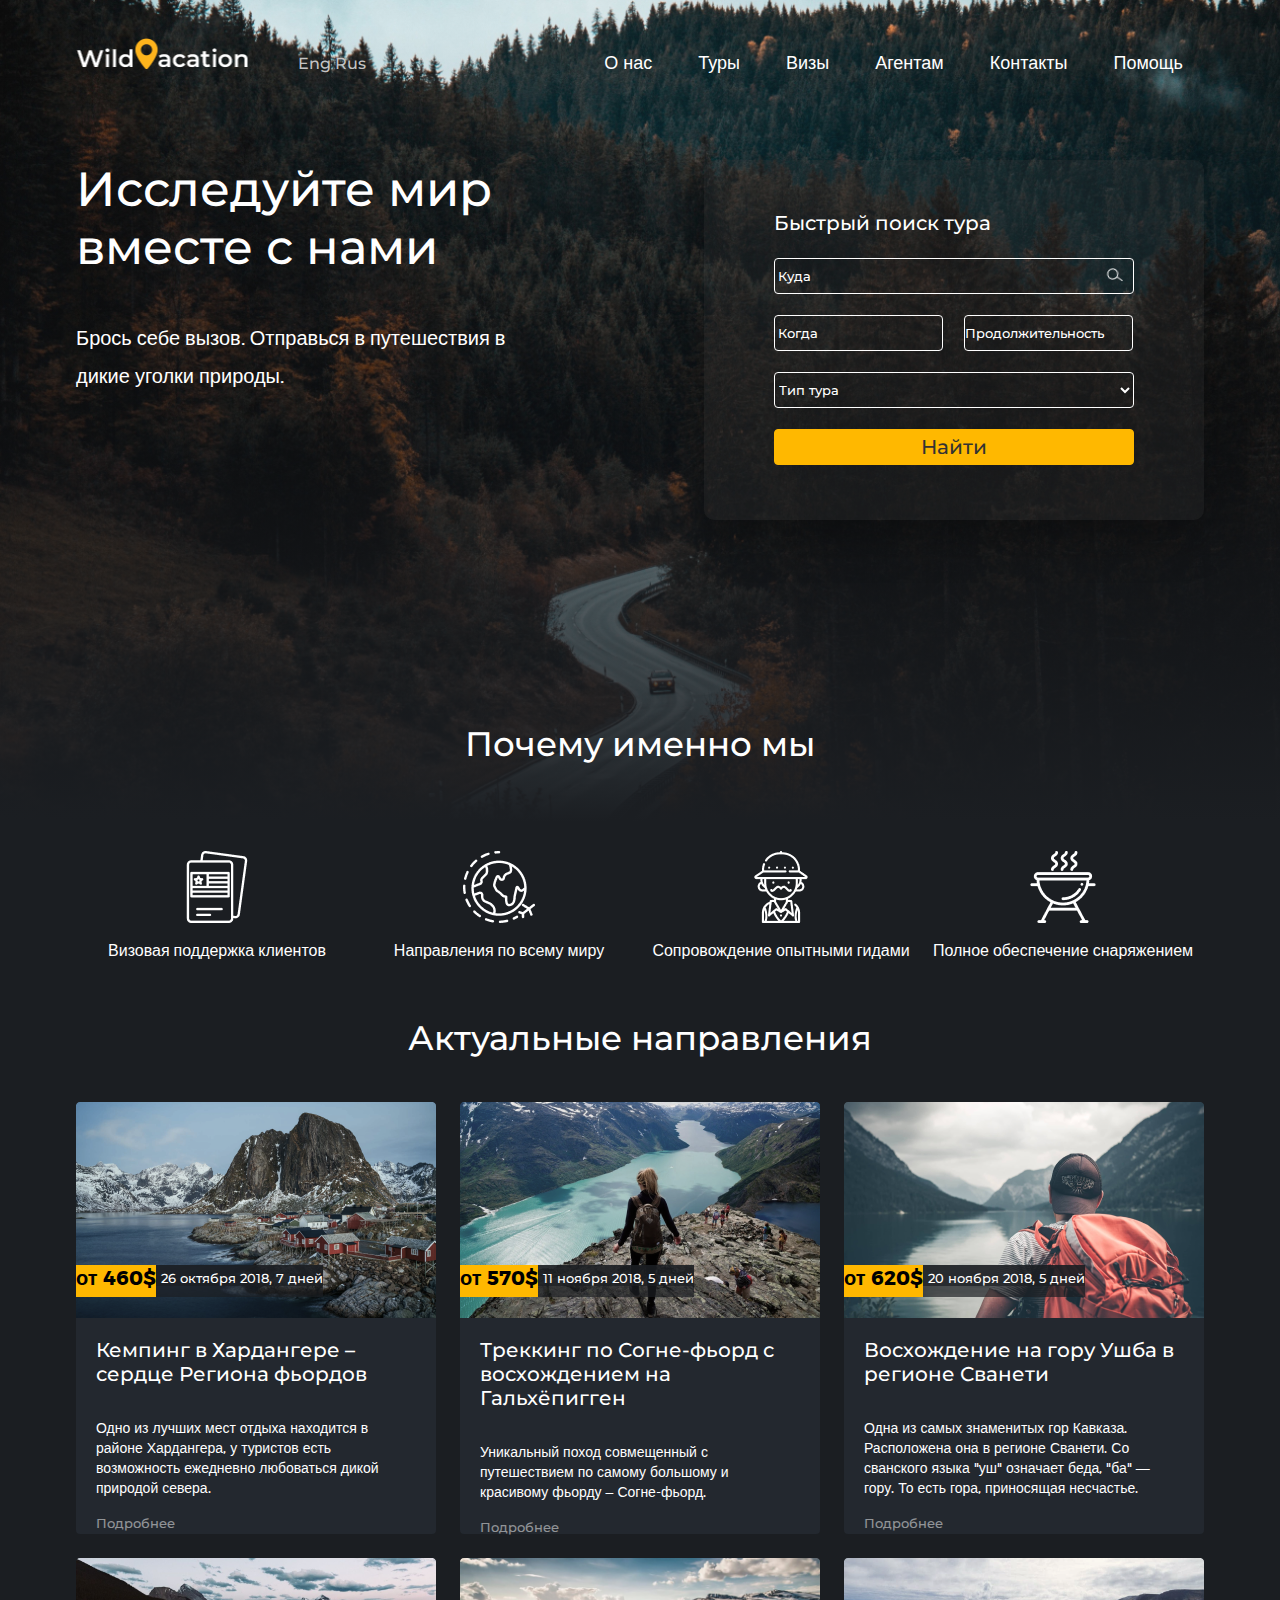
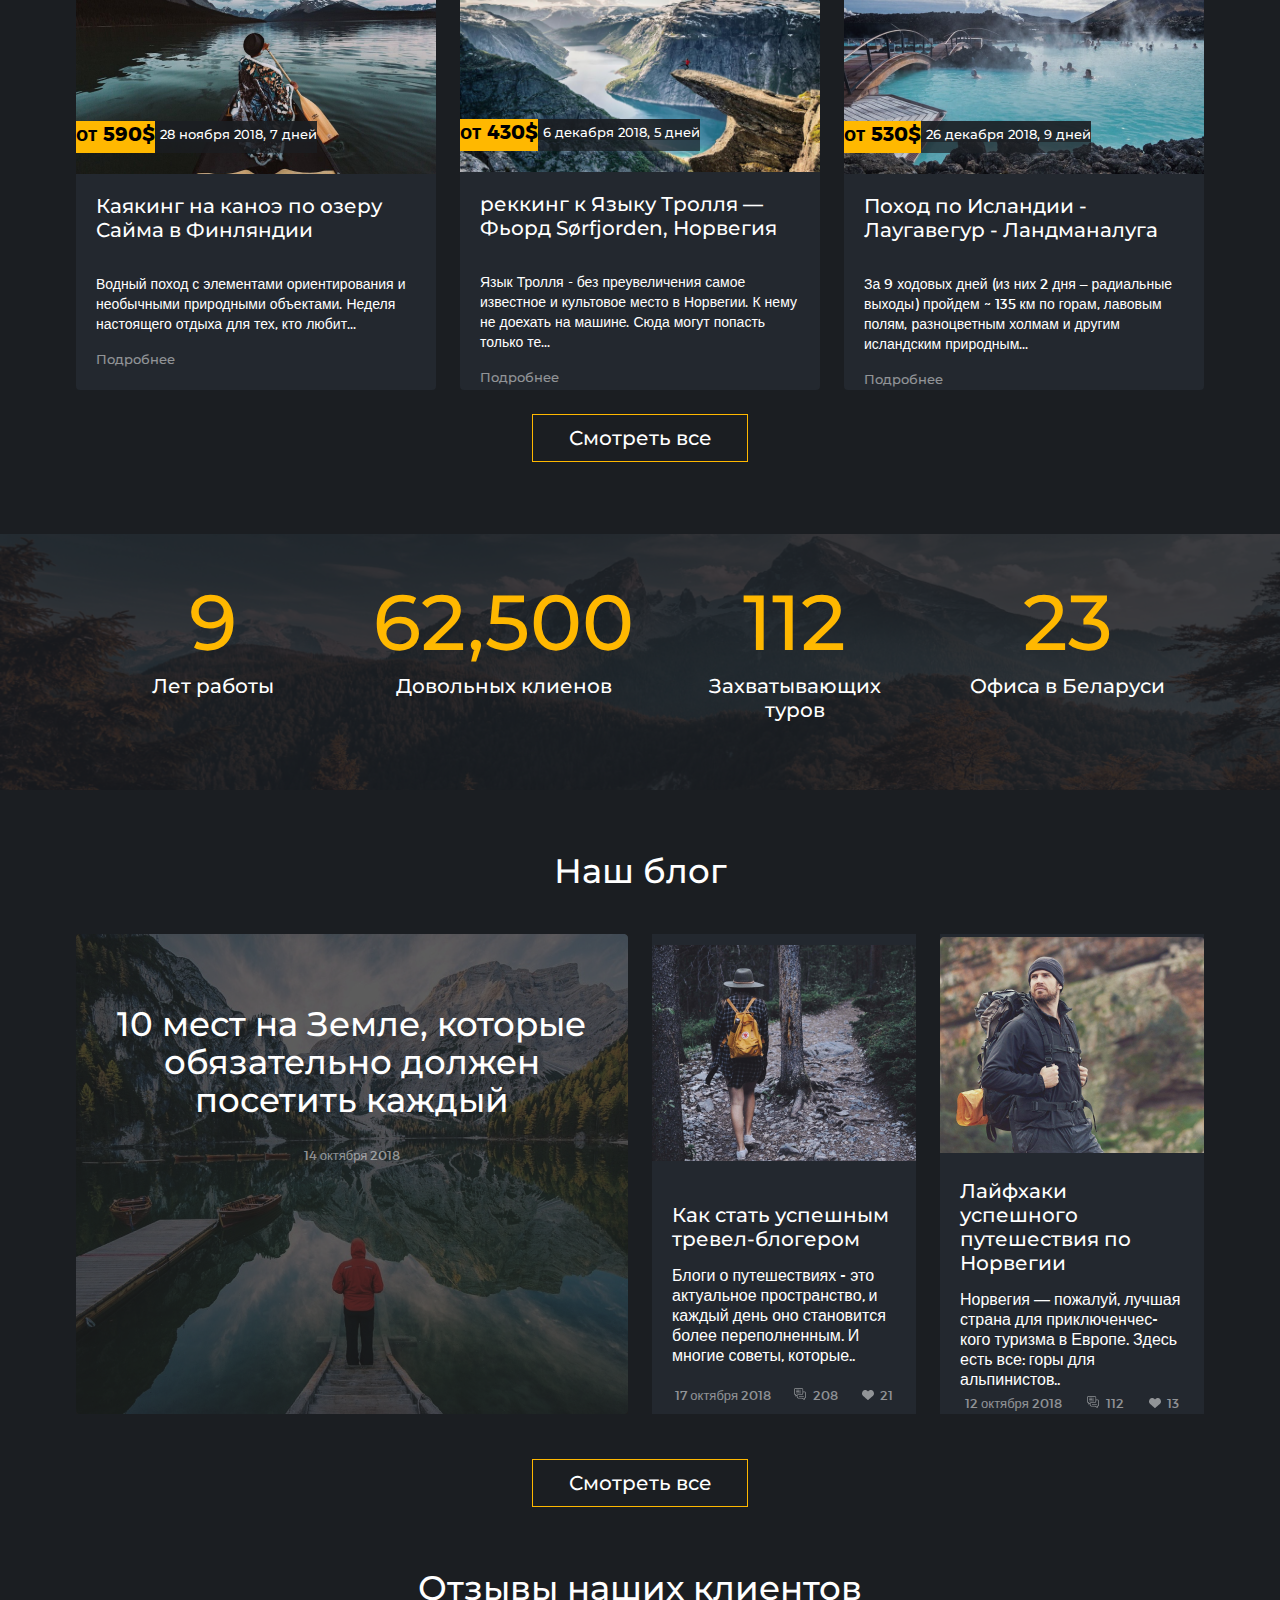
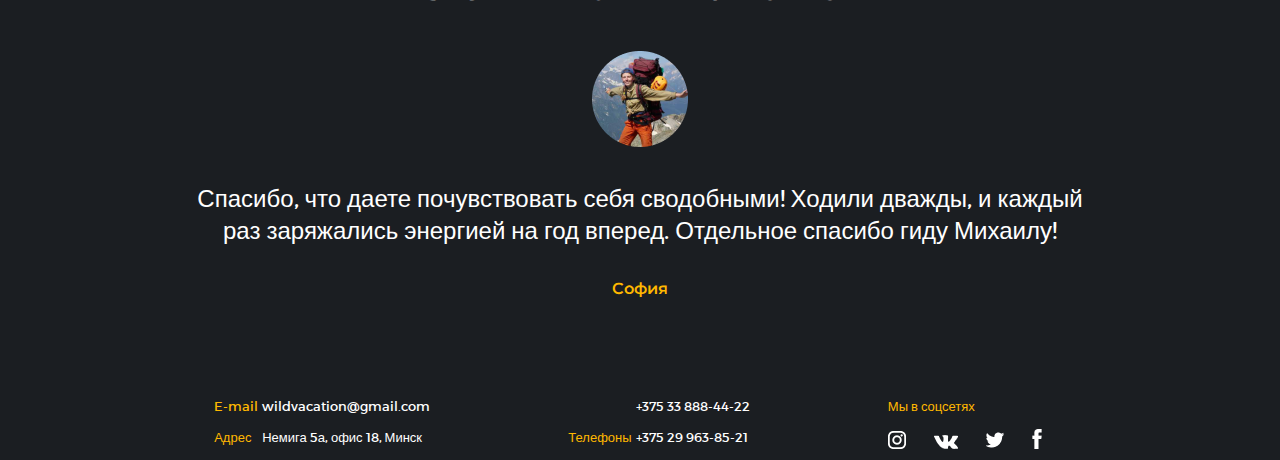
==== index.html @ 45c05c5c "First commit" ====
<!DOCTYPE html>
<html lang="en" lang="ru">
<head>
    <meta charset="UTF-8">
    <meta name="viewport" content="width=device-width, initial-scale=1.0">
    <title>Homework 9 Moroz Denis</title>
    <link rel="stylesheet" href="css/styles.css">
    <link href="https://fonts.googleapis.com/css2?family=Montserrat:ital,wght@0,400;0,500;0,700;1,400&display=swap" rel="stylesheet">
</head>
<body>
   
        <div class="background-image-container">
            <div class="container">
                <header>
                    <img id="logo" src="images/Logo1.png" alt="logo">
                    <div id="language">
                        <a class="language" href="#">Eng</a>
                        <a class="language" href="#">Rus</a>
                    </div>

                    <img id="toogle" src="images/menuicon.png" alt="menu">
                   
                    <nav>
                        <li><a href="#">О нас</a></li>
                        <li><a href="#">Туры</a></li>
                        <li><a href="#">Визы</a></li>
                        <li><a href="#">Агентам</a></li>
                        <li><a href="#">Контакты</a></li>
                        <li><a href="#">Помощь</a></li>
                    </nav>
                </header>
                <section id="section1">
                    <div>
                        <h1>Исследуйте мир вместе с нами</h1>
                        <p>Брось себе вызов. Отправься в путешествия в дикие уголки природы.</p>
                    </div>

                    <div class="form-wrap">
                        <form action="#">
                            <h3>Быстрый поиск тура</h2>
                            <div class="input-wrapper-tour-where">
                                <input type="search" name="where" required placeholder="Куда">
                            </div>
                            <input type="text" name="when" required placeholder="Когда">
                            <select name="duration" required>
                                <option class="disabled" value="0" disabled selected hidden>Продолжительность</option>
                                <option value="1">3 дня</option>
                                <option value="2">5 дней</option>
                                <option value="3">7 дней</option>
                            </select>
                            <select name="tour-type" required>
                                    <option class="disabled" value="0" disabled selected hidden>Тип тура</option>
                                    <option value="1">Туры выходного дня</option>
                                    <option value="2">Гастро-туры</option>
                                    <option value="3">Индивидуальные туры</option>
                                    <option value="3">Экстрим</option>
                            </select>
                            <button type="submit">Найти</button>
                        </form>
                    </div>
                </section>
                <h2>Почему именно мы</h2> 
                <div class="reasons-flex">
                    <div class="reason">
                        <div id="icon1"></div>
                        <p>Визовая поддержка клиентов</p>
                    </div>
                    <div class="reason">
                        <div id="icon2"></div>
                        <p>Направления по всему миру</p>
                    </div>
                    <div class="reason">
                        <div id="icon3"></div>
                        <p>Сопровождение опытными гидами</p>
                    </div>
                    <div class="reason">
                        <div id="icon4"></div>
                        <p>Полное обеспечение снаряжением</p>
                    </div>
                </div>
            </div>
        </div>
        <div class="container">
            <section class="section2">
                <h2>Актуальные направления</h2>
                <div class="tours-flex">
                    <div class="note">
                        <div class="img-wrapper">
                            <img src="images/photo1.png" alt="photo1">
                            <div class="price-date">
                                <div class="tour-price">от 460$</div>
                                <div class="tour-date"><p class="tour-date">26 октября 2018, 7 дней</p></div>
                            </div>
                        </div>
                        <h4>Кемпинг в Хардангере – сердце Региона фьордов</h4>
                        <p>Одно из лучших мест отдыха находится в районе Хардангера, у туристов есть возможность ежедневно любоваться дикой природой севера.</p>
                        <a href="#" class="more">Подробнее</a>
                    </div>
                    <div class="note">
                        <div class="img-wrapper">
                            <img src="images/photo2.png" alt="photo3">
                            <div class="price-date">
                                <div class="tour-price">от 570$</div>
                                <div class="tour-date"><p class="tour-date">11 ноября 2018, 5 дней</p></div>
                            </div>
                        </div>
                        <h4>Треккинг по Согне-фьорд с восхождением на Гальхёпигген</h4>
                        <p>Уникальный поход совмещенный с путешествием по самому большому и красивому фьорду – Согне-фьорд.</p>
                        <a href="#" class="more">Подробнее</a>   
                    </div>
                    <div class="note">
                        <div class="img-wrapper">
                            <img src="images/photo3.png" alt="photo3">
                            <div class="price-date">
                                <div class="tour-price">от 620$</div>
                                <div class="tour-date"><p class="tour-date">20 ноября 2018, 5 дней</p></div>
                            </div>
                        </div>
                        <h4>Восхождение на гору Ушба в регионе Сванети</h4>
                        <p>Одна из самых знаменитых гор Кавказа. Расположена она в регионе Сванети. Со сванского языка "уш" означает беда, "ба" — гору. То есть гора, приносящая несчастье.</p>
                        <a href="#" class="more">Подробнее</a>
                    </div>
                    <div class="note">
                        <div class="img-wrapper">
                            <img src="images/photo4.png" alt="photo4">
                            <div class="price-date">
                                <div class="tour-price">от 590$</div>
                                <div class="tour-date"><p class="tour-date">28 ноября 2018, 7 дней</p></div>
                            </div>
                        </div>
                        <h4>Каякинг на каноэ по озеру Сайма в Финляндии</h4>
                        <p>Водный поход с элементами ориентирования и необычными природными объектами. Неделя настоящего отдыха для тех, кто любит...</p>
                        <a href="#" class="more">Подробнее</a>
                    </div>
                    <div class="note">
                        <div class="img-wrapper">
                            <img src="images/photo5.png" alt="photo5">
                            <div class="price-date">
                                <div class="tour-price">от 430$</div>
                                <div class="tour-date"><p class="tour-date">6 декабря 2018, 5 дней</p></div>
                            </div>
                        </div>
                        <h4>реккинг к Языку Тролля — Фьорд Sørfjorden, Норвегия</h4>
                        <p>Язык Тролля - без преувеличения самое известное и культовое место в Норвегии. К нему не доехать на машине. Сюда могут попасть только те...</p>
                        <a href="#" class="more">Подробнее</a>
                    </div>
                    <div class="note">
                        <div class="img-wrapper">
                            <img src="images/photo6.png" alt="photo6">
                            <div class="price-date">
                                <div class="tour-price">от 530$</div>
                                <div class="tour-date"><p class="tour-date">26 декабря 2018, 9 дней</p></div>
                            </div>
                        </div>
                        <h4>Поход по Исландии - Лаугавегур - Ландманалуга</h4>
                        <p>За 9 ходовых дней (из них 2 дня – радиальные выходы) пройдем ~ 135 км по горам, лавовым полям, разноцветным холмам и другим исландским природным...</p>
                        <a href="#" class="more">Подробнее</a>
                    </div>
                </div>
                <a href="#" class="watch-more"><button>Смотреть все</button></a>
            </section>
        </div>
        <div class="section3-background">
            <div class="shadow">
                <div class="container">
                    <div class="about-us-flex">
                        <div class="about-us">
                            <p class="number">9</p>
                            <p>Лет работы</p>
                        </div>
                        <div class="about-us">
                            <p class="number">62,500</p>
                            <p>Довольных клиенов</p>
                        </div>
                        <div class="about-us">
                            <p class="number">112</p>
                            <p>Захватывающих туров</p>
                        </div>
                        <div class="about-us">
                            <p class="number">23</p>
                            <p>Офиса в Беларуси</p>
                        </div>
                    </div>
                </div>    
            </div>
        </div>
        <div class="container">
            <section class="section4">
                <h2>Наш блог</h2>
                <div class="blog-flex">
                    
                    <div class="article-wrapper">
                        <div id="article1">
                            <div>
                                <a href="#"><h4>10 мест на Земле, которые обязательно должен посетить каждый</h4></a>
                                <p class="date">14 октября 2018</p>
                            </div>

                        </div>    
                    </div>

                    <div class="article">
                        <img src="images/article2.png" alt="photo7">
                        <div>
                            <a href="#"><h4>Как стать успешным тревел-блогером</h4></a>
                            <p class="text-blog">Блоги о путешествиях - это актуальное пространство, и каждый день оно становится более переполненным. И многие советы, которые..</p>
                        </div>
                        <div class="date-comments-likes">
                            <p class="date">17 октября 2018</p>
                            <p class="comments">208</p>
                            <p class="likes">21</p>
                        </div>            
                    </div>
    
                    <div class="article">
                        <img src="images/article3.png" alt="photo8">
                        <div>
                            <a href="#"><h4>Лайфхаки успешного путешествия по Норвегии</h4></a>
                            <p class="text-blog">Норвегия — пожалуй, лучшая страна для приключенчес- кого туризма в Европе. Здесь есть все: горы для альпинистов..</p>
                        </div>
                        <div class="date-comments-likes">
                            <p class="date">12 октября 2018</p>
                            <p class="comments">112</p>
                            <p class="likes">13</p>
                        </div>    
                    </div>
                </div>
                <a href="#" class="watch-more"><button>Смотреть все</button></a>
            </section>

            <div class="all-testimonials">
                <h2>Отзывы наших клиентов</h2>
                <div class="testimonial">
                    <img class="testimonial-photo" src="images/Ellipse.png" alt="photo9">
                    <p class="testimonial-text">Спасибо, что даете почувствовать себя сводобными! Ходили дважды, и каждый раз заряжались энергией на год вперед. Отдельное спасибо гиду Михаилу!</p>
                    <p class="testimonial-name">София</p>
                </div>
            </div>

            <footer>
                <div class="e-mail-adress">
                    <div class="e-mail-adress-1column">
                        <p>E-mail</p>
                        <p>Адрес</p>
                    </div>
                    <div class="e-mail-adress-2column">
                        <p>wildvacation@gmail.com</p>
                        <p>Немига 5а, офис 18, Минск</p>
                    </div>
                </div>

                <div class="telephone">
                    <p id="telephone-title">Телефоны</p>
                    <div id="telephone-numbers">
                        <p>+375 33 888-44-22</p>
                        <p>+375 29 963-85-21</p>
                    </div>
                </div>

                <div class="social">
                    <p>Мы в соцсетях</p>
                    <div class="social-links">
                        <a href="#"><img src="images/instagram.png" alt="instagram"></a>
                        <a href="#"><img src="images/vk-social-network-logo.png" alt="vk"></a>
                        <a href="#"><img src="images/twitter.png" alt="twitter"></a>
                        <a href="#"><img src="images/Facebook.png" alt="Facebook"></a>
                    </div>
                    
                </div>
            </footer>
        </div>

        
</body>
</html>
---- css/styles.css ----
@font-face {
    font-family: 'Montserrat';
    src: local('Montserrat Light'), local('Montserrat-Light'), url('../fonts/montserratblack.woff2') format('woff2'), url('../fonts/montserratlight.woff') format('woff'), url('fonts/montserratlight.ttf') format('truetype');
    font-weight: 300;
    font-style: normal;
}
@font-face {
    font-family: 'Montserrat';
    src: local('Montserrat'), local('Montserrat-Regular'), url('../fonts/montserrat.woff2') format('woff2'), url('../fonts/montserrat.woff') format('woff'), url('../fonts/montserrat.ttf') format('truetype');
    font-weight: 400;
    font-style: normal;
}
@font-face {
    font-family: 'Montserrat';
    src: local('Montserrat Bold'), local('Montserrat-Bold'), url('../fonts/montserratbold.woff2') format('woff2'), url('../fonts/montserratbold.woff') format('woff'), url('../fonts//montserratbold.ttf') format('truetype');
    font-weight: 700;
    font-style: normal;
}

* {
    margin: 0;
    padding: 0;
    box-sizing: border-box;
}

body {
    background-color: #1B1E22;
}

.background-image-container {
    width: 100%;
    background-image: linear-gradient(180deg, rgba(255, 255, 255, 0.03) 2.5%, rgba(27, 30, 34, 0.4) 42.42%, #1B1E22 80.67%), url(../images/background-photo.png);
    background-repeat: no-repeat;
    background-position: center;
    background-size: cover;
    margin: auto;
}

.container {
    margin: auto;
    max-width: 1128px;
}

nav ul {
    list-style: none;
}

nav li {
    display: inline-block;
}

a {
    text-decoration: none;
}

nav a {
    font-family: 'Montserrat', Arial, sans-serif;
    font-size: 18px;
    font-weight: 400;
    color: #ffffff;
    line-height: 32px;
    padding: 8px 20px;
    border: 1px solid transparent
}

nav a:hover {
    border: 1px solid #FFB800;
    border-radius: 10px;
}

#toogle {
    width: 40px;
    height: 40px;
    display: none;
}

.language {
    font-size: 16px;
    font-weight: 500;
    color: #C4C4C4;
    line-height: 32px;
}


.language:hover {
    color: #ffffff;
}

#language {
    margin-right: 179px;
}

header {
    display: flex;
    justify-content: space-between;
    align-items: baseline;
    padding-top: 29px;
    margin-bottom: 80px;
}

h1, h2, h3, h4, p, a {
    color: #ffffff;
    font-family: 'Montserrat', Arial, sans-serif;
}

h1 {
    font-style: normal;
    font-weight: 500;
    font-size: 48px;
    line-height: 58px;
    padding-bottom: 42px;
    max-width: 582px;
}

h2 {
    padding-bottom: 44px;
    text-align: center;
    font-weight: 500;
    font-size: 34px;
    line-height: 38px;
}

h1 + p {
    font-weight: 400;
    font-size: 20px;
    line-height: 38px;
    max-width: 474px;
}

h3 {
    font-weight: 500;
    font-size: 20px;
    line-height: 24px;
    padding-bottom: 23px;
}

h4 {
    font-weight: 500;
    font-size: 20px;
    line-height: 24px;
    padding: 16px 20px;
}

#section1 {
    display: flex;
    justify-content: space-between;
    margin-bottom: 205px;
}

input, select {
    border: 1px solid #ffffff;
}

input[name="where"] {
    width: 100%;
    height: 36px;
    display: block;
    background-color: transparent;
    color: #ffffff;
    font-weight: 500;
    font-size: 13px;
    line-height: 16px;
    font-family: 'Montserrat', Arial, sans-serif;
    margin-bottom: 21px;
    border-radius: 4px;
    outline: none;
    -webkit-appearance: none;
    -moz-appearance: none;
    appearance: none;
}

input[name="when"], select[name="duration"] {
    width: 47%;
    height: 36px;
    display: inline-block;
    background-color: transparent;
    color: #ffffff;
    font-weight: 500;
    font-size: 13px;
    line-height: 16px;
    font-family: 'Montserrat', Arial, sans-serif;
    margin-bottom: 21px;
    border-radius: 4px;
    outline: none;
}

select[name="duration"] {
    -webkit-appearance: none;
    -moz-appearance: none;
    appearance: none;
}

input[name="when"] {
    margin-right: 17px;
}

select[name="tour-type"] {
    width: 100%;
    height: 36px;
    display: block;
    background-color: transparent;
    color: #ffffff;
    font-weight: 500;
    font-size: 13px;
    line-height: 16px;
    font-family: 'Montserrat', Arial, sans-serif;
    margin-bottom: 21px;
    border-radius: 4px;
    outline: none;
/*     -webkit-appearance: none;
    -moz-appearance: none;
    appearance: none; */
}

button[type="submit"] {
    width: 100%;
    height: 36px;
    display: block;
    font-weight: 500;
    font-size: 20px;
    line-height: 24px;
    font-family: 'Montserrat', Arial, sans-serif;
    color: #333333;
    background-color: #FFB800;
    border: 1px solid #FFB800;
    border-radius: 4px;
}

button[type="submit"]:hover {
    background-color: #d49a05;
    border: 1px solid #d49a05;
    cursor: pointer;
}

option {
    color: #1B1E22;
}

.form-wrap {
    max-width: 500px;
    height: 360px;
    background-color: rgba(51, 51, 51, 0.25);
    border-radius: 10px;
    box-shadow: 0px 20px 40px rgba(0, 0, 0, 0.25);
}

form {
    margin: 51px 70px 55px 70px;
}

.input-wrapper-tour-where {
    position: relative;
    width: 100%;
    display: inline-block;
} 

.input-wrapper-tour-where::after {
    content: '';
    width: 17px;
    height: 25px;
    position: absolute;
    top: 5px;
    right: 10px;
    pointer-events: none;
    background: url(../images/search.png) center no-repeat;
    -moz-transform: rotate(-10deg); 
    -ms-transform: rotate(-10deg); 
    -webkit-transform: rotate(-10deg); 
    -o-transform: rotate(-10deg); 
    transform: rotate(-10deg);
}


::-webkit-input-placeholder {
    color:#ffffff;
    padding-left: 3px;
    } 

::-moz-placeholder {
    color:#ffffff;
    padding-left: 3px;
    }/* Firefox 19+ */

:-moz-placeholder {
    color:#ffffff;
    padding-left: 3px;
    }/* Firefox 18- */

:-ms-input-placeholder {
    color:#ffffff;
    padding-left: 3px;
    }

.reasons-flex {
    display: flex;
    justify-content: space-around;
    padding-top: 44px;
}

.reason {
    width: 264px;
    height: 168px;
}

.reason p {
    text-align: center;
    padding-top: 17px;
}

#icon1, #icon2, #icon3, #icon4 {
    width: 72px;
    height: 72px;
    margin: auto;
}

#icon1 {
    background-image: url(../images/icon1.png);
    background-position: center;
    background-repeat: no-repeat;
}

#icon2 {
    background-image: url(../images/icon2.png);
    background-position: center;
    background-repeat: no-repeat;
}

#icon3 {
    background-image: url(../images/icon4.png);
    background-position: center;
    background-repeat: no-repeat;
}

#icon4 {
    background-image: url(../images/icon5.png);
    background-position: center;
    background-repeat: no-repeat;
}

.tours-flex {
    display: flex;
    justify-content: space-between;
    flex-wrap: wrap;
}

.img-wrapper {
    position: relative;
}

.tours-flex img {
    position: relative;
    z-index: 1;
}

.price-date {
    position: absolute;
    z-index: 2;
    left: 0px;
    bottom: 25px;
    display: flex;
}

.price-date > div {
    display: inline-block;
    height: 32px;
}

.tour-price {
    background-color: #FFB800;
    font-weight: bold;
    font-size: 20px;
    line-height: 24px;
    height: 32px;
    font-family: 'Montserrat', Arial, sans-serif;
    vertical-align: middle;
}

.tour-date {
    background-color: #1b1e22b2; 
    font-weight: 500;
    font-size: 13px;
    line-height: 16px;
    font-family: 'Montserrat', Arial, sans-serif;
    color: #FFFFFF;
    vertical-align: middle;
}

.tour-date p {
    padding: 5px 0 0 5px;
}

.note {
    width: 360px;
    height: 432px;
    background-color: #23282F;
    border-radius: 4px;
    margin-bottom: 24px;
}

.note:hover {
    background-color: #ffffff;
    transform: scale(1.05);
}

.note:hover p, .note:hover h4 {
    color: #333333;
}

.note:hover .tour-date {
    color: #FFFFFF;
}

.note:hover a {
    color: #000000;
}


h4 + p {
    font-size: 14px;
    line-height: 20px;
    font-weight: 400;
    padding: 16px 20px;
}

.note a {
    text-decoration: none;
    font-weight: 500;
    font-size: 13px;
    line-height: 16px;
    opacity: 0.5;
    padding-left: 20px;
}

.note img {
    width: 360px;
}

.section2 h2 {
    padding-bottom: 45px;
}

.watch-more {
    display: block;
    width: 216px;
    height: 48px;
    margin: auto;
}

.watch-more button {
    width: 216px;
    height: 48px;
    background-color: transparent;
    border: 1px solid #FFB800;
    color: #ffffff;
    cursor: pointer;
    font-family: 'Montserrat', Arial, sans-serif;
    font-weight: 500;
    font-size: 20px;
    line-height: 24px;
}

.watch-more:hover button {
    background-color:#FFB800;
    color: #000000;
}

.section3-background {
    width: 100%;
    background-image: url(../images/background-photo2.png);
    background-repeat: no-repeat;
    background-position: center;
    background-size: cover;
    margin: 72px 0 62px 0;
}

.shadow {
    background-color: rgba(27, 30, 34, 0.78) ;
}

.about-us-flex {
    display: flex;
    justify-content: space-around;
}

.about-us {
    width: 264px;
    text-align: center;
    margin: 59px 24px 68px 24px;
}

.about-us p {
    font-size: 20px;
    line-height: 24px;
    color: #ffffff;
    font-family: 'Montserrat', Arial, sans-serif;
    font-weight: 500;
}

.about-us .number {
    color:#FFB800;
    font-size: 78px;
    line-height: 58px;
    padding-bottom: 23px;
}

.blog-flex {
    display: flex;
    justify-content: space-between;
    align-items: stretch;
    padding-bottom: 45px;
}

.article-wrapper {
    background-image: url(../images/article1.png);
    width: 552px;
    height: 480px;
    background-repeat: no-repeat;
    background-position: center;
    background-size: cover;
}

#article1 {
    background-color: rgba(31, 31, 31, 0.65);
    background-size: cover;
    width: inherit;
    height: inherit;
    text-align: center;
}

#article1 div {
    padding: 51px 15px 0 15px;
}

#article1 h4 {
    max-width: 521px;
    font-size: 34px;
    line-height: 38px;
    font-weight: 500;
    padding-bottom: 28px;
}

.article {
    width: 264px;
    background-color:#23282F;
    display: flex;
    flex-direction: column;
    justify-content: space-around;
}

.date-comments-likes {
    display: flex;
    justify-content: space-evenly;
}

.comments, .likes, .date {
    font-size: 13px;
    line-height: 16px;
    font-weight: 400;
    color: rgba(255, 255, 255, 0.5);
} 

.comments::before {
    content: '';
    width: 12px;
    height: 12px;
    background-image: url(../images/comments.png);
    background-position: center;
    background-repeat: no-repeat;
    display: inline-block;
    margin-right: 7px;
}

.likes::before {
    content: '';
    width: 12px;
    height: 10px;
    background-image: url(../images/like.svg);
    background-position: center;
    background-repeat: no-repeat;
    display: inline-block;
    margin-right: 6px;
}

.likes::before:hover {
    content: '';
    width: 12px;
    height: 10px;
    background-image: url(../images/Like-hover.svg);
    background-position: center;
    background-repeat: no-repeat;
    display: inline-block;
    margin-right: 6px;
}

.section4 h4 {
    padding: 20px 20px 0 20px;
}

.text-blog {
    padding: 14px 20px 0px 20px
}

.section4 {
    padding-bottom: 62px;
}

.all-testimonials {
    margin-bottom: 101px;
}

.testimonial {
    display: flex;
    flex-direction: column;
    justify-content: space-between;
    align-items: center;
    width: 924px;
    height: 246px;
    margin: auto;
    text-align: center;
}

.testimonial-text {
    font-weight: 400;
    font-size: 24px;
    line-height: 32px;
}

.testimonial-name {
    font-weight: 600;
    font-size: 16px;
    line-height: 16px;
    color:#FFB800;
}

footer {
    display: flex;
    justify-content: space-evenly;
}

footer p {
    font-size: 13px;
    line-height: 16px;
    font-weight: 400;
}

.e-mail-adress > div, #telephone-title, #telephone-numbers {
    display: inline-block;
}

.e-mail-adress p, .telephone p, .social p {
    padding-bottom: 15px;
}

.e-mail-adress-1column p, .social p, .telephone > p {
    color: #FFB800;
}

.social a {
    padding-right: 24px;
}

@media (max-width:1100px) {

    .tours-flex {
        justify-content: space-around;
    }

    .blog-flex {
        justify-content: space-around;
        align-items: stretch;
        width: 552px;
        flex-wrap: wrap;
        margin: auto;
    }

    .article-wrapper {
        width: 100%
    }

    #language {
        margin-right: 0;
    }

@media (max-width:990px) {
    #section1 {
        flex-direction: column;
        align-items: center;
        justify-content: space-around;
    }

    #section1 > div p, #section1 > div h1  {
        text-align: center;
        max-width: inherit;
    }

@media (max-width:930px) {

    #section1 {
        margin-bottom: 100px;
    }

    .about-us-flex {
        flex-wrap: wrap;
    }

    .testimonial {
        width: inherit;
    }

    .testimonial p {
        font-size: 15px;
    }

    header {
        display: flex;
        flex-direction: column; 
        justify-content: space-evenly;
        align-items: center;
    }
}

@media (max-width:830px) {
    footer {
        flex-direction: column;
        justify-content: space-around;
        align-items: center;
    }

    footer div:first-child {
        align-self: center;
    }

    #telephone-title, #telephone-numbers {
        display: block;
        text-align: center;
    }

    .social {
        text-align: center;
    }

    .social-links {
        display: flex;
        justify-content: space-between;
    }

    .social a {
        padding: 0;
    }

    .about-us .number {
        font-size: 40px;
    }

}

@media (max-width:735px) {

    .tours-flex {
        flex-direction: column;
        justify-content: space-around;
        align-items: center;
        }

    .reasons-flex {
        flex-wrap: wrap;
        align-items: center;
        justify-content: space-evenly;
    }

    nav a {
        padding: 8px 3px
}

@media (max-width:553px) {
    .blog-flex {
        flex-direction: column;
        justify-content: space-between;
        align-items: center;
        width: unset;
        margin: auto;
    }

    .article-wrapper {
        width: 100%
    }

@media (max-width:500px) {
    .form-wrap {
        width: 100%;
        height: unset;
    }

    input[name="when"], select[name="duration"] {
        width: 100%;
        margin: 0 0 21px 0;

    }
    
    .all-testimonials {

        margin-bottom: 50px;

    }

}

@media (max-width:460px) {

    h1 {
        font-size: 35px;
    }

    h2 {
        font-size: 30px;
    }
    
    header {
        margin-bottom: 110px;
    }

    #toogle {
        display: inline-block;
        position: absolute;
        top: 5px;
        right: 5px;
    }

    nav {
        display: none;
    }

    #toogle:hover + nav {
        display: inline-block;
        position: absolute;
        top: 35px;
        right: 5px;
    }

    nav li {
        display: list-item;
        list-style: none;
    }
}

@media (max-width:365px) {

    .note {
        width: inherit;
    }
    
    .note img {
        width: 100%;
    }
}
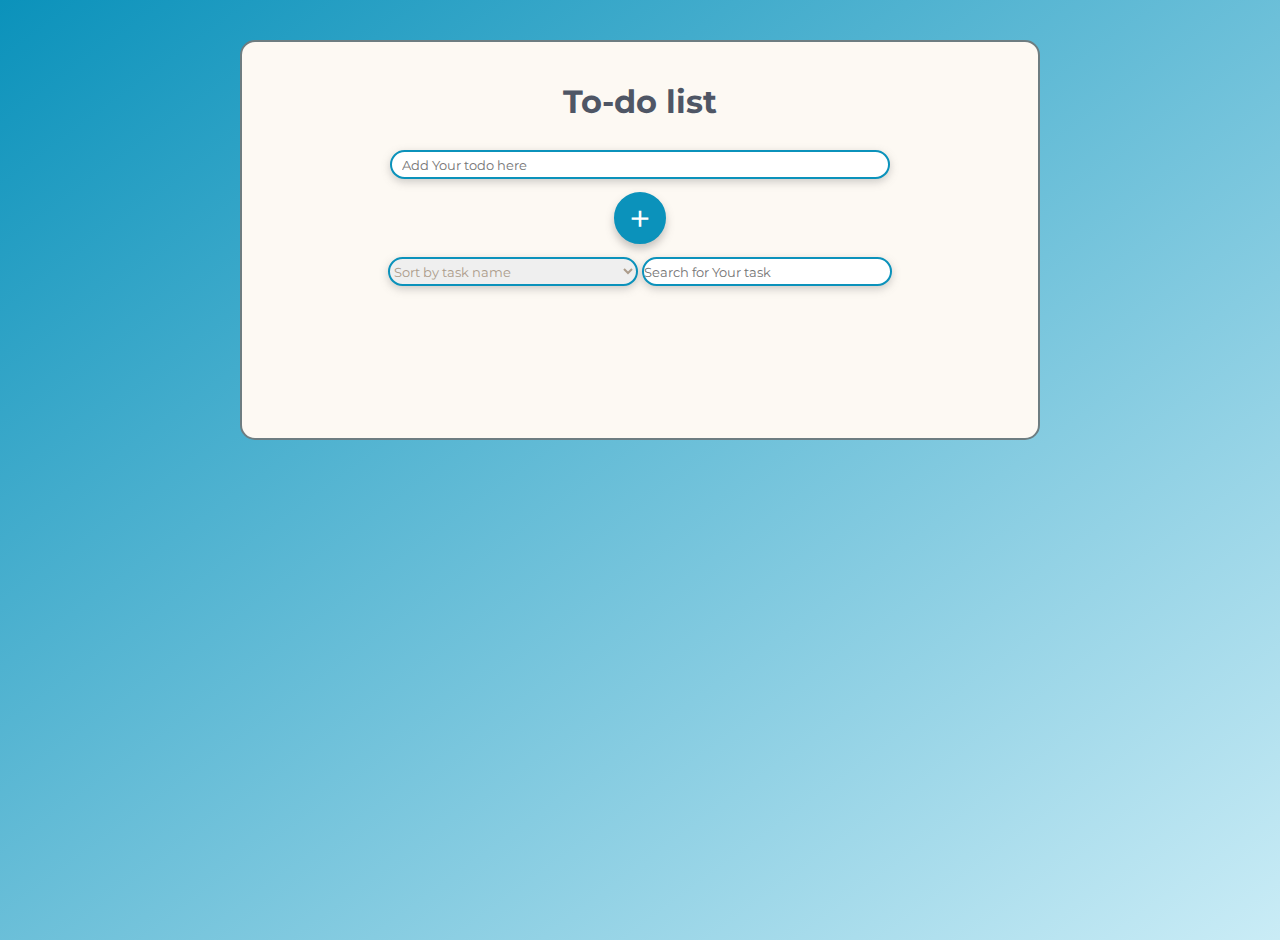
==== commit a2357455: "Add files via upload" ====
--- a/index.html
+++ b/index.html
@@ -1,275 +1,44 @@
 <!DOCTYPE html>
-<html lang="en" lang="ru">
+<html lang="en">
 <head>
     <meta charset="UTF-8">
     <meta name="viewport" content="width=device-width, initial-scale=1.0">
-    <title>Homework 9 Moroz Denis</title>
-    <link rel="stylesheet" href="css/styles.css">
+    <title>To-do list</title>
+    <link rel="stylesheet" href="styles.css">
     <link href="https://fonts.googleapis.com/css2?family=Montserrat:ital,wght@0,400;0,500;0,700;1,400&display=swap" rel="stylesheet">
 </head>
 <body>
-   
-        <div class="background-image-container">
-            <div class="container">
-                <header>
-                    <img id="logo" src="images/Logo1.png" alt="logo">
-                    <div id="language">
-                        <a class="language" href="#">Eng</a>
-                        <a class="language" href="#">Rus</a>
+    <main></main>
+        <div class="container">
+            
+            <div class="toDoList">
+                
+                <h1>To-do list</h1>
+                
+                <form>
+                    <input id="input" type="text" name="input" placeholder="Add Your todo here">
+                    
+                    <div id="button-wrapper">
+                        <button id="button">+</button>
                     </div>
+                   
+                    <div id="select-and-filter-wrapper">
+                        <select id="sort">
+                            <option value="name">Sort by task name</option>
+                            <option value="date">Sort by task date</option>
+                        </select>
+                        <input type="text" id="filter" placeholder="Search for Your task">
+                    </div>
+                </form>
+                <div id="listOfTasks" class="listOfTasks"></div>
+              
 
-                    <img id="toogle" src="images/menuicon.png" alt="menu">
-                   
-                    <nav>
-                        <li><a href="#">О нас</a></li>
-                        <li><a href="#">Туры</a></li>
-                        <li><a href="#">Визы</a></li>
-                        <li><a href="#">Агентам</a></li>
-                        <li><a href="#">Контакты</a></li>
-                        <li><a href="#">Помощь</a></li>
-                    </nav>
-                </header>
-                <section id="section1">
-                    <div>
-                        <h1>Исследуйте мир вместе с нами</h1>
-                        <p>Брось себе вызов. Отправься в путешествия в дикие уголки природы.</p>
-                    </div>
+                
+            </div>
+            
+        </div>
+    
 
-                    <div class="form-wrap">
-                        <form action="#">
-                            <h3>Быстрый поиск тура</h2>
-                            <div class="input-wrapper-tour-where">
-                                <input type="search" name="where" required placeholder="Куда">
-                            </div>
-                            <input type="text" name="when" required placeholder="Когда">
-                            <select name="duration" required>
-                                <option class="disabled" value="0" disabled selected hidden>Продолжительность</option>
-                                <option value="1">3 дня</option>
-                                <option value="2">5 дней</option>
-                                <option value="3">7 дней</option>
-                            </select>
-                            <select name="tour-type" required>
-                                    <option class="disabled" value="0" disabled selected hidden>Тип тура</option>
-                                    <option value="1">Туры выходного дня</option>
-                                    <option value="2">Гастро-туры</option>
-                                    <option value="3">Индивидуальные туры</option>
-                                    <option value="3">Экстрим</option>
-                            </select>
-                            <button type="submit">Найти</button>
-                        </form>
-                    </div>
-                </section>
-                <h2>Почему именно мы</h2> 
-                <div class="reasons-flex">
-                    <div class="reason">
-                        <div id="icon1"></div>
-                        <p>Визовая поддержка клиентов</p>
-                    </div>
-                    <div class="reason">
-                        <div id="icon2"></div>
-                        <p>Направления по всему миру</p>
-                    </div>
-                    <div class="reason">
-                        <div id="icon3"></div>
-                        <p>Сопровождение опытными гидами</p>
-                    </div>
-                    <div class="reason">
-                        <div id="icon4"></div>
-                        <p>Полное обеспечение снаряжением</p>
-                    </div>
-                </div>
-            </div>
-        </div>
-        <div class="container">
-            <section class="section2">
-                <h2>Актуальные направления</h2>
-                <div class="tours-flex">
-                    <div class="note">
-                        <div class="img-wrapper">
-                            <img src="images/photo1.png" alt="photo1">
-                            <div class="price-date">
-                                <div class="tour-price">от 460$</div>
-                                <div class="tour-date"><p class="tour-date">26 октября 2018, 7 дней</p></div>
-                            </div>
-                        </div>
-                        <h4>Кемпинг в Хардангере – сердце Региона фьордов</h4>
-                        <p>Одно из лучших мест отдыха находится в районе Хардангера, у туристов есть возможность ежедневно любоваться дикой природой севера.</p>
-                        <a href="#" class="more">Подробнее</a>
-                    </div>
-                    <div class="note">
-                        <div class="img-wrapper">
-                            <img src="images/photo2.png" alt="photo3">
-                            <div class="price-date">
-                                <div class="tour-price">от 570$</div>
-                                <div class="tour-date"><p class="tour-date">11 ноября 2018, 5 дней</p></div>
-                            </div>
-                        </div>
-                        <h4>Треккинг по Согне-фьорд с восхождением на Гальхёпигген</h4>
-                        <p>Уникальный поход совмещенный с путешествием по самому большому и красивому фьорду – Согне-фьорд.</p>
-                        <a href="#" class="more">Подробнее</a>   
-                    </div>
-                    <div class="note">
-                        <div class="img-wrapper">
-                            <img src="images/photo3.png" alt="photo3">
-                            <div class="price-date">
-                                <div class="tour-price">от 620$</div>
-                                <div class="tour-date"><p class="tour-date">20 ноября 2018, 5 дней</p></div>
-                            </div>
-                        </div>
-                        <h4>Восхождение на гору Ушба в регионе Сванети</h4>
-                        <p>Одна из самых знаменитых гор Кавказа. Расположена она в регионе Сванети. Со сванского языка "уш" означает беда, "ба" — гору. То есть гора, приносящая несчастье.</p>
-                        <a href="#" class="more">Подробнее</a>
-                    </div>
-                    <div class="note">
-                        <div class="img-wrapper">
-                            <img src="images/photo4.png" alt="photo4">
-                            <div class="price-date">
-                                <div class="tour-price">от 590$</div>
-                                <div class="tour-date"><p class="tour-date">28 ноября 2018, 7 дней</p></div>
-                            </div>
-                        </div>
-                        <h4>Каякинг на каноэ по озеру Сайма в Финляндии</h4>
-                        <p>Водный поход с элементами ориентирования и необычными природными объектами. Неделя настоящего отдыха для тех, кто любит...</p>
-                        <a href="#" class="more">Подробнее</a>
-                    </div>
-                    <div class="note">
-                        <div class="img-wrapper">
-                            <img src="images/photo5.png" alt="photo5">
-                            <div class="price-date">
-                                <div class="tour-price">от 430$</div>
-                                <div class="tour-date"><p class="tour-date">6 декабря 2018, 5 дней</p></div>
-                            </div>
-                        </div>
-                        <h4>реккинг к Языку Тролля — Фьорд Sørfjorden, Норвегия</h4>
-                        <p>Язык Тролля - без преувеличения самое известное и культовое место в Норвегии. К нему не доехать на машине. Сюда могут попасть только те...</p>
-                        <a href="#" class="more">Подробнее</a>
-                    </div>
-                    <div class="note">
-                        <div class="img-wrapper">
-                            <img src="images/photo6.png" alt="photo6">
-                            <div class="price-date">
-                                <div class="tour-price">от 530$</div>
-                                <div class="tour-date"><p class="tour-date">26 декабря 2018, 9 дней</p></div>
-                            </div>
-                        </div>
-                        <h4>Поход по Исландии - Лаугавегур - Ландманалуга</h4>
-                        <p>За 9 ходовых дней (из них 2 дня – радиальные выходы) пройдем ~ 135 км по горам, лавовым полям, разноцветным холмам и другим исландским природным...</p>
-                        <a href="#" class="more">Подробнее</a>
-                    </div>
-                </div>
-                <a href="#" class="watch-more"><button>Смотреть все</button></a>
-            </section>
-        </div>
-        <div class="section3-background">
-            <div class="shadow">
-                <div class="container">
-                    <div class="about-us-flex">
-                        <div class="about-us">
-                            <p class="number">9</p>
-                            <p>Лет работы</p>
-                        </div>
-                        <div class="about-us">
-                            <p class="number">62,500</p>
-                            <p>Довольных клиенов</p>
-                        </div>
-                        <div class="about-us">
-                            <p class="number">112</p>
-                            <p>Захватывающих туров</p>
-                        </div>
-                        <div class="about-us">
-                            <p class="number">23</p>
-                            <p>Офиса в Беларуси</p>
-                        </div>
-                    </div>
-                </div>    
-            </div>
-        </div>
-        <div class="container">
-            <section class="section4">
-                <h2>Наш блог</h2>
-                <div class="blog-flex">
-                    
-                    <div class="article-wrapper">
-                        <div id="article1">
-                            <div>
-                                <a href="#"><h4>10 мест на Земле, которые обязательно должен посетить каждый</h4></a>
-                                <p class="date">14 октября 2018</p>
-                            </div>
-
-                        </div>    
-                    </div>
-
-                    <div class="article">
-                        <img src="images/article2.png" alt="photo7">
-                        <div>
-                            <a href="#"><h4>Как стать успешным тревел-блогером</h4></a>
-                            <p class="text-blog">Блоги о путешествиях - это актуальное пространство, и каждый день оно становится более переполненным. И многие советы, которые..</p>
-                        </div>
-                        <div class="date-comments-likes">
-                            <p class="date">17 октября 2018</p>
-                            <p class="comments">208</p>
-                            <p class="likes">21</p>
-                        </div>            
-                    </div>
-    
-                    <div class="article">
-                        <img src="images/article3.png" alt="photo8">
-                        <div>
-                            <a href="#"><h4>Лайфхаки успешного путешествия по Норвегии</h4></a>
-                            <p class="text-blog">Норвегия — пожалуй, лучшая страна для приключенчес- кого туризма в Европе. Здесь есть все: горы для альпинистов..</p>
-                        </div>
-                        <div class="date-comments-likes">
-                            <p class="date">12 октября 2018</p>
-                            <p class="comments">112</p>
-                            <p class="likes">13</p>
-                        </div>    
-                    </div>
-                </div>
-                <a href="#" class="watch-more"><button>Смотреть все</button></a>
-            </section>
-
-            <div class="all-testimonials">
-                <h2>Отзывы наших клиентов</h2>
-                <div class="testimonial">
-                    <img class="testimonial-photo" src="images/Ellipse.png" alt="photo9">
-                    <p class="testimonial-text">Спасибо, что даете почувствовать себя сводобными! Ходили дважды, и каждый раз заряжались энергией на год вперед. Отдельное спасибо гиду Михаилу!</p>
-                    <p class="testimonial-name">София</p>
-                </div>
-            </div>
-
-            <footer>
-                <div class="e-mail-adress">
-                    <div class="e-mail-adress-1column">
-                        <p>E-mail</p>
-                        <p>Адрес</p>
-                    </div>
-                    <div class="e-mail-adress-2column">
-                        <p>wildvacation@gmail.com</p>
-                        <p>Немига 5а, офис 18, Минск</p>
-                    </div>
-                </div>
-
-                <div class="telephone">
-                    <p id="telephone-title">Телефоны</p>
-                    <div id="telephone-numbers">
-                        <p>+375 33 888-44-22</p>
-                        <p>+375 29 963-85-21</p>
-                    </div>
-                </div>
-
-                <div class="social">
-                    <p>Мы в соцсетях</p>
-                    <div class="social-links">
-                        <a href="#"><img src="images/instagram.png" alt="instagram"></a>
-                        <a href="#"><img src="images/vk-social-network-logo.png" alt="vk"></a>
-                        <a href="#"><img src="images/twitter.png" alt="twitter"></a>
-                        <a href="#"><img src="images/Facebook.png" alt="Facebook"></a>
-                    </div>
-                    
-                </div>
-            </footer>
-        </div>
-
-        
+    <script src="app.js"></script>
 </body>
 </html>--- a/styles.css
+++ b/styles.css
@@ -0,0 +1,152 @@
+* {
+    margin: 0;
+    padding: 0;
+    box-sizing: border-box;
+}
+
+body {
+    background: linear-gradient(to bottom right, rgb(11, 146, 187),  rgb(202, 236, 246));
+    min-height: 100vh;
+}
+
+main {
+    margin-bottom: 40px;
+}
+
+h1 {
+    text-align: center;
+    color: #4F5665;
+    font-family: 'Montserrat', Arial, sans-serif;
+}
+
+form {
+    max-width: 550px;
+    height: 170px;
+    padding: 29px 0;
+    margin: auto;
+    display: flex; 
+    flex-direction: column;
+    justify-content: space-between; 
+}
+
+#select-and-filter-wrapper {
+    margin: auto;
+    max-width: 550px;
+}
+
+#input {
+    width: 500px;
+    height: 29px;
+    padding: 10px;
+    border-radius: 15px;
+    border: 2px solid rgb(11, 146, 187);
+    display: block;
+    margin: auto;
+    outline: none;
+    box-shadow: 0 3px 8px 0 rgba(116, 115, 115, 0.35);
+    font-family: 'Montserrat', Arial, sans-serif;
+}
+
+#sort, #filter {
+    width: 250px;
+    height: 29px;
+    border-radius: 15px;
+    border: 2px solid rgb(11, 146, 187);
+    display: inline-block;
+    outline: none;
+    box-shadow: 0 3px 8px 0 rgba(116, 115, 115, 0.35);
+    font-family: 'Montserrat', Arial, sans-serif;
+}
+
+#input:focus, #sort:focus, #filter:focus {
+    background-color: rgb(202, 236, 246);
+    box-shadow: 0 5px 8px 0 rgba(93, 90, 90, 0.35)
+}
+
+select {
+    color: #ac9c8b;
+}
+
+#button-wrapper {
+    padding: 13px 0;
+}
+
+#button {
+    width: 52px;
+    height: 52px;
+    border: 2px solid  rgb(11, 146, 187);
+    background-color: rgb(11, 146, 187);
+    border-radius: 50%;
+    color: white;
+    font-size: 38px;
+    justify-self: right;
+    display: block;
+    margin: auto;
+    outline: none;
+    cursor: pointer;
+    box-shadow: 0 5px 8px 0 rgba(93, 90, 90, 0.35);
+    font-family: 'Montserrat', Arial, sans-serif;
+}
+
+#button:hover {
+    background-color: white;
+    color:rgb(11, 146, 187);
+    box-shadow: 0 8px 8px 0 rgba(93, 90, 90, 0.35)
+}
+
+
+.container {
+    margin-top: 40px ;
+    max-width: 800px;
+    min-height: 400px;
+    background-color: rgb(253, 249, 243);
+    border: 2px solid rgb(110, 125, 129);
+    margin: auto;
+    border-radius: 15px;
+}
+
+.toDoList {
+    padding-top: 40px ;
+    width: 90%;
+    margin: auto;
+}
+
+#listOfTasks {
+    padding: 20px 0;
+    width: 550px;
+    margin: auto;
+}
+
+.styleOfTasks {
+    font-size: 25px;
+    color: rgb(29, 162, 202);
+    font-weight: 500;
+    padding: 34px 0;
+    text-align: center;
+    border-bottom: 2px dotted  rgb(11, 146, 187);
+    font-family: 'Montserrat', Arial, sans-serif;
+}
+
+.delete {
+    font-size: 20px;
+    color: rgb(190, 48, 48);
+    font-weight: 500;
+    margin-left: 15px;
+    padding: 3px;
+    border: 1px solid transparent;
+    font-family: 'Montserrat', Arial, sans-serif;
+    cursor: pointer;
+}
+
+.delete:hover {
+    border: 1px solid rgb(190, 48, 48);
+}
+
+.date {
+    display: block;
+    text-align: center;
+    font-family: 'Montserrat', Arial, sans-serif;
+    color: rgb(100, 97, 97);
+    font-size: 15px;
+    padding-top: 10px;
+}